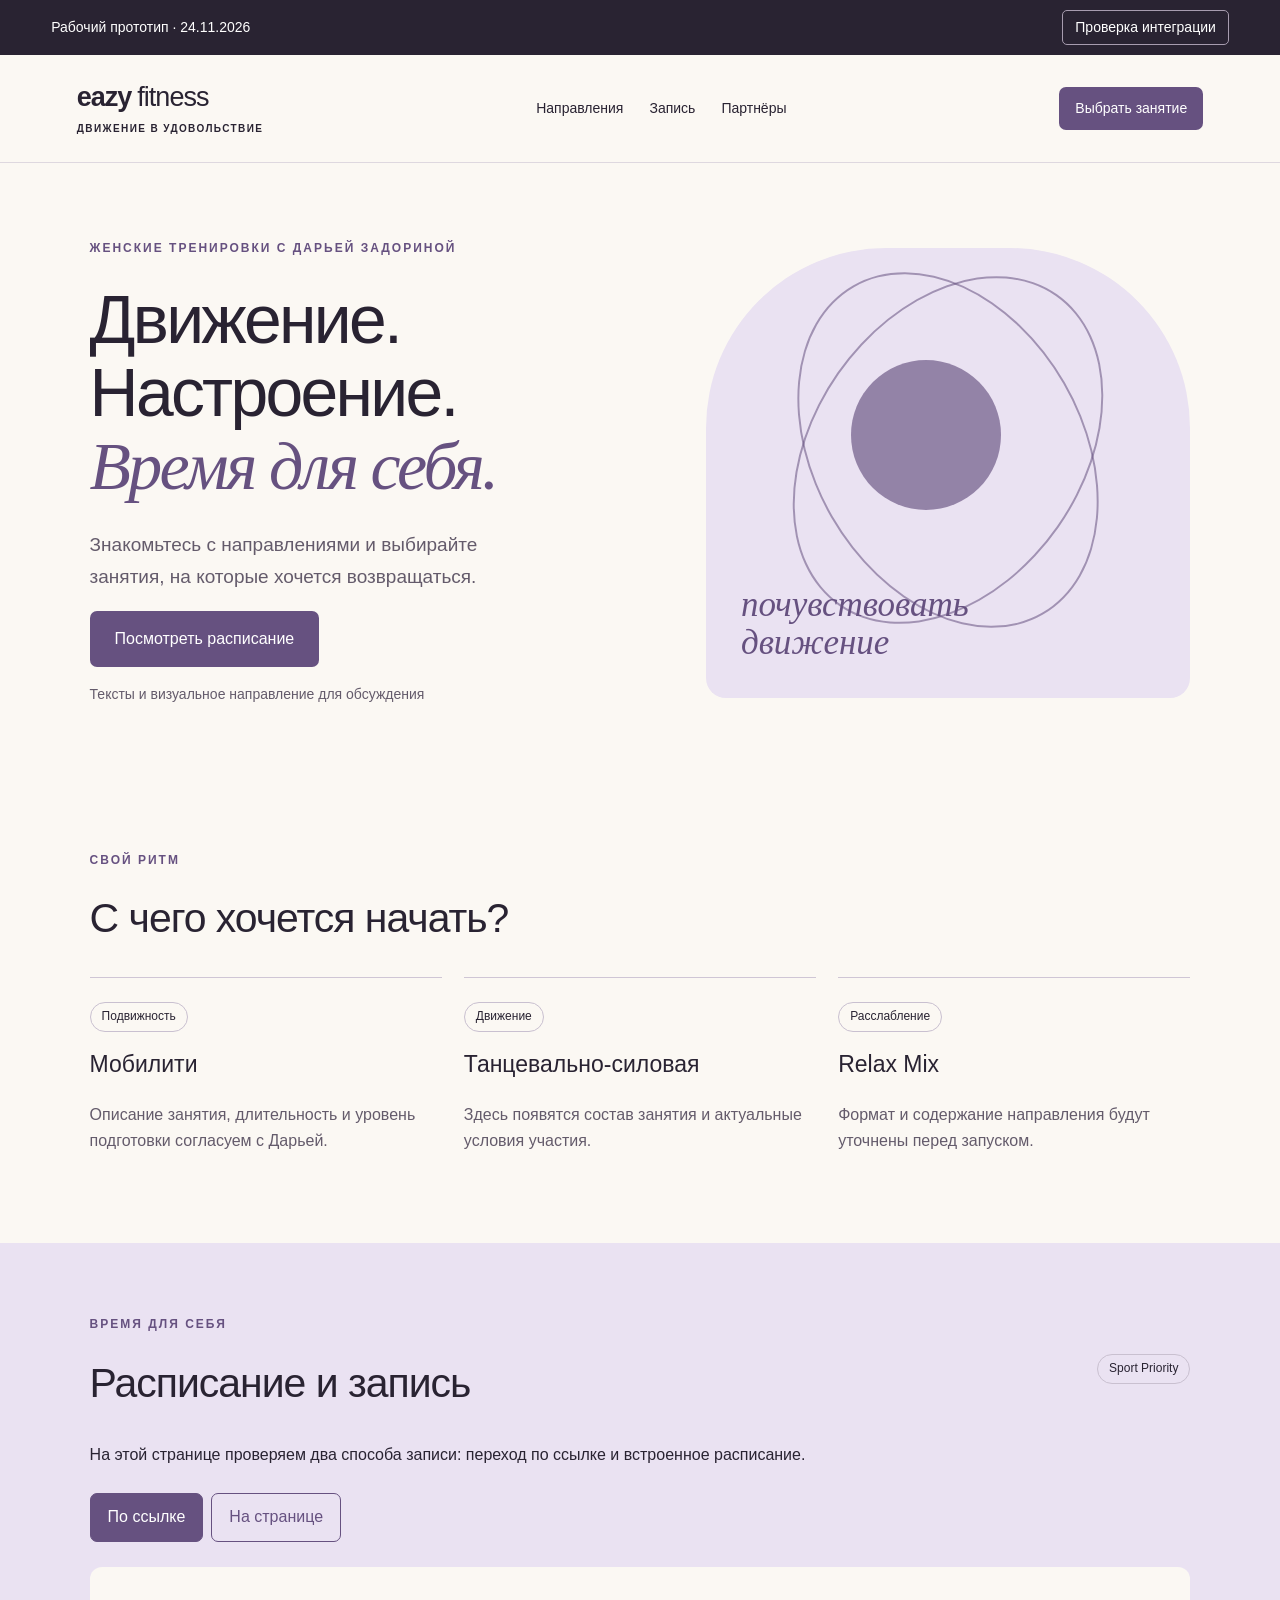
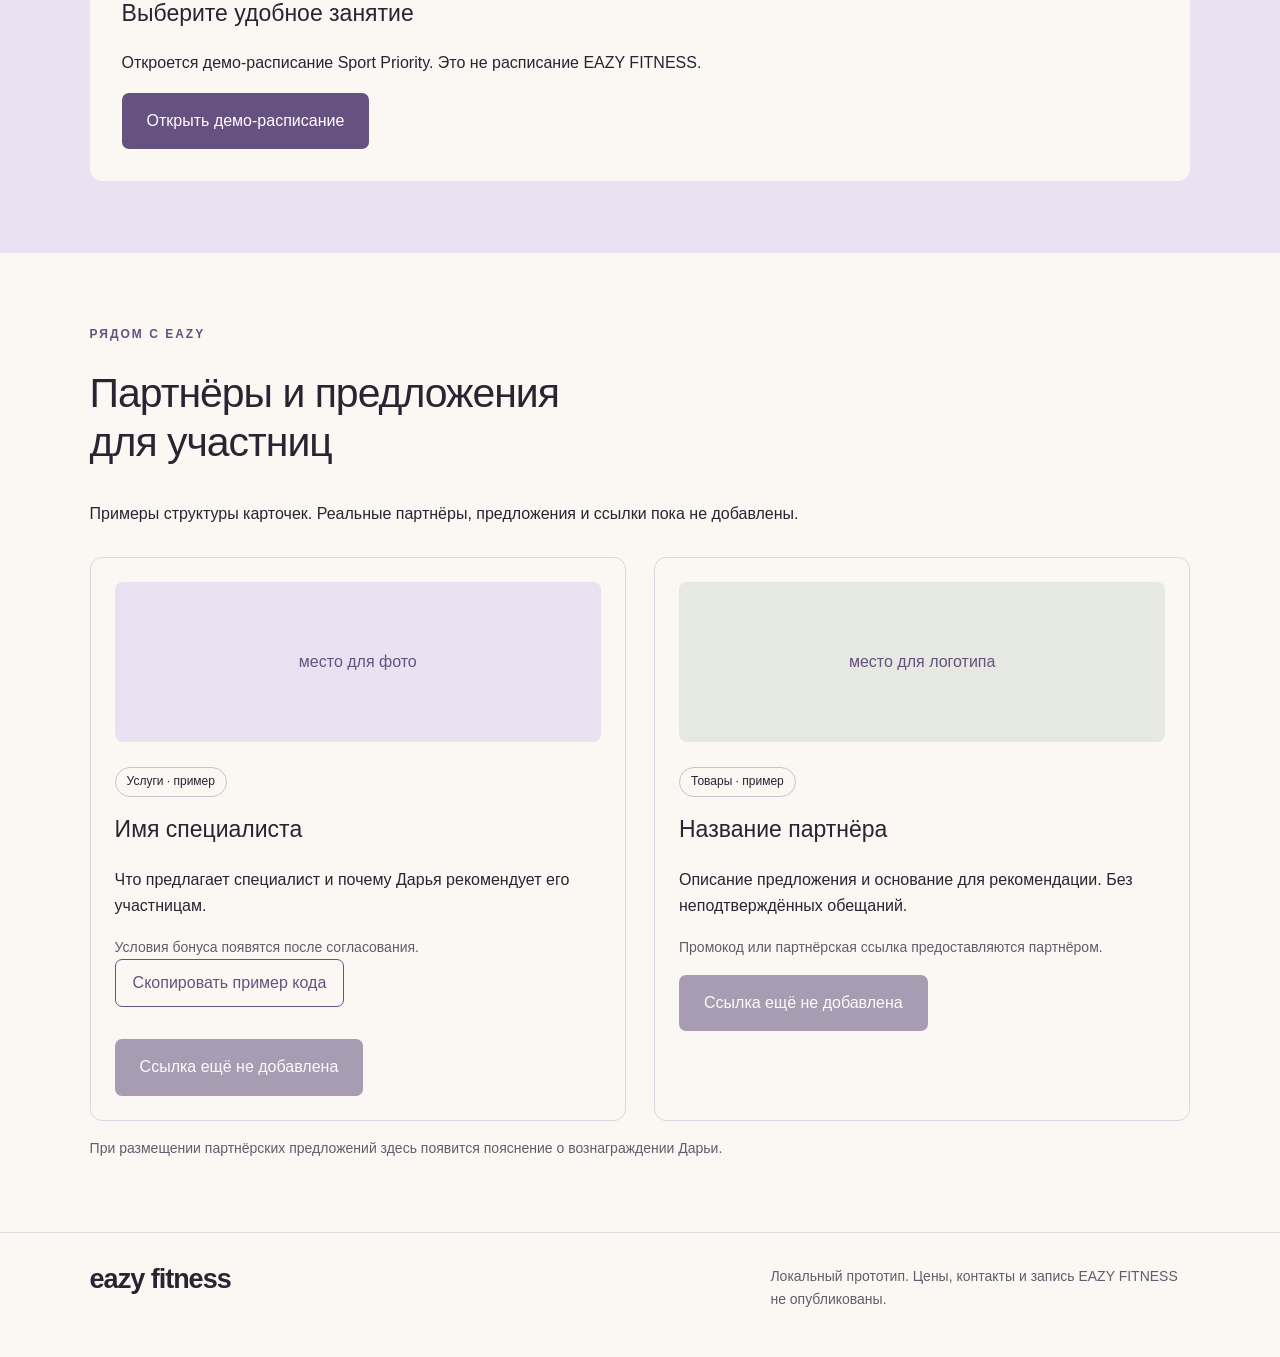
==== prototype/index.html @ 0be7b4d2 "Add EAZY FITNESS prototype and integration notes" ====
<!doctype html>
<html lang="ru"><head><meta charset="utf-8"><meta name="viewport" content="width=device-width,initial-scale=1"><title>EAZY FITNESS · прототип</title><link rel="stylesheet" href="styles.css"></head>
<body><div class="workbar"><span>Рабочий прототип · 24.11.2026</span><button id="tools-toggle" aria-expanded="false" aria-controls="tools">Проверка интеграции</button></div>
<aside id="tools" hidden><h2>Проверка интеграции</h2><p>Официального кода виджета пока нет. Запись не подключена. Ссылки ведут в демо-клуб Sport Priority.</p><label>Ширина макета <select id="width"><option value="100%">Вся ширина</option><option value="360px">360 px</option><option value="390px">390 px</option><option value="768px">768 px</option><option value="1200px">1200 px</option></select></label><label>Палитра <select id="palette"><option value="lavender">Лаванда</option><option value="green">Зелёный</option></select></label><p>Это изменение ширины макета. Для проверки реального телефона используйте режим устройства в браузере.</p><p id="analytics-status"></p><button id="clear-events">Очистить локальные события</button><pre id="events" aria-live="polite"></pre></aside>
<div id="page"><header><a class="brand" href="#home">eazy<span>fitness</span><small>ДВИЖЕНИЕ В УДОВОЛЬСТВИЕ</small></a><nav aria-label="Основная навигация"><a href="#directions">Направления</a><a href="#schedule">Запись</a><a href="#partners">Партнёры</a></nav><a class="button small" href="#schedule">Выбрать занятие</a></header>
<main><section class="hero" id="home"><div><p class="eyebrow">ЖЕНСКИЕ ТРЕНИРОВКИ С ДАРЬЕЙ ЗАДОРИНОЙ</p><h1>Движение.<br>Настроение.<br><em>Время для себя.</em></h1><p class="lead">Знакомьтесь с направлениями и выбирайте занятия, на которые хочется возвращаться.</p><a class="button" href="#schedule">Посмотреть расписание</a><p class="note">Тексты и визуальное направление для обсуждения</p></div><div class="art" aria-label="Абстрактная иллюстрация движения"><div class="orbit one"></div><div class="orbit two"></div><div class="orb"></div><span>почувствовать<br>движение</span></div></section>
<section id="directions"><p class="eyebrow">СВОЙ РИТМ</p><h2>С чего хочется начать?</h2><div class="direction-grid"><article><span class="chip">Подвижность</span><h3>Мобилити</h3><p>Описание занятия, длительность и уровень подготовки согласуем с Дарьей.</p></article><article><span class="chip">Движение</span><h3>Танцевально-силовая</h3><p>Здесь появятся состав занятия и актуальные условия участия.</p></article><article><span class="chip">Расслабление</span><h3>Relax Mix</h3><p>Формат и содержание направления будут уточнены перед запуском.</p></article></div></section>
<section id="schedule" class="schedule"><div class="section-top"><div><p class="eyebrow">ВРЕМЯ ДЛЯ СЕБЯ</p><h2>Расписание и запись</h2></div><span class="chip">Sport Priority</span></div><p>На этой странице проверяем два способа записи: переход по ссылке и встроенное расписание.</p><div class="tabs" role="group" aria-label="Способ просмотра расписания"><button id="link-mode" aria-pressed="true">По ссылке</button><button id="widget-mode" aria-pressed="false">На странице</button></div><div id="link-panel"><h3>Выберите удобное занятие</h3><p>Откроется демо-расписание Sport Priority. Это не расписание EAZY FITNESS.</p><a id="booking-link" class="button" target="_blank" rel="noopener noreferrer">Открыть демо-расписание</a></div><div id="widget-panel" hidden><div id="widget-placeholder"><h3>Место для виджета</h3><p>Ожидаем официальный код и рекомендации по размерам от Sport Priority.</p><p class="note">Этот блок показывает только место размещения. Реальный виджет ещё не установлен.</p></div><iframe id="widget-frame" title="Расписание Sport Priority" src="about:blank" hidden></iframe><p class="note">Если расписание не загрузилось, <a id="fallback-link" target="_blank" rel="noopener noreferrer">откройте демо по ссылке</a>.</p></div></section>
<section id="partners"><p class="eyebrow">РЯДОМ С EAZY</p><h2>Партнёры и предложения<br>для участниц</h2><p>Примеры структуры карточек. Реальные партнёры, предложения и ссылки пока не добавлены.</p><div class="partner-grid"><article class="partner"><div class="partner-image">место для фото</div><span class="chip">Услуги · пример</span><h3>Имя специалиста</h3><p>Что предлагает специалист и почему Дарья рекомендует его участницам.</p><p class="note">Условия бонуса появятся после согласования.</p><button id="copy-code" class="secondary" data-code="DEMO-CODE">Скопировать пример кода</button><p id="copy-status" role="status"></p><button class="button" disabled>Ссылка ещё не добавлена</button></article><article class="partner"><div class="partner-image alt">место для логотипа</div><span class="chip">Товары · пример</span><h3>Название партнёра</h3><p>Описание предложения и основание для рекомендации. Без неподтверждённых обещаний.</p><p class="note">Промокод или партнёрская ссылка предоставляются партнёром.</p><button class="button" disabled>Ссылка ещё не добавлена</button></article></div><p class="note">При размещении партнёрских предложений здесь появится пояснение о вознаграждении Дарьи.</p></section></main><footer><span class="brand">eazy fitness</span><p>Локальный прототип. Цены, контакты и запись EAZY FITNESS не опубликованы.</p></footer></div><script src="config.js"></script><script src="app.js"></script></body></html>
---- prototype/styles.css ----
*{box-sizing:border-box}html{scroll-behavior:smooth;scroll-padding-top:24px}body{margin:0;background:#efedf2;color:#292332;font:16px/1.65 "Segoe UI",Arial,sans-serif;--accent:#665180;--soft:#eae2f2;--paper:#fbf8f3;--muted:#645b6b}body.green{--accent:#37634d;--soft:#e1ecdf;--paper:#fbfaf4}a{color:inherit}button,select{font:inherit}button,a{-webkit-tap-highlight-color:transparent}button{cursor:pointer}button:disabled{cursor:default;opacity:.55}button:focus-visible,a:focus-visible,select:focus-visible{outline:3px solid #c27828;outline-offset:4px}[hidden]{display:none!important}.workbar{background:#292332;color:white;padding:10px 4%;display:flex;justify-content:space-between;gap:12px;align-items:center;font-size:14px}.workbar button{background:transparent;border:1px solid #a79caf;color:white;border-radius:5px;padding:5px 12px}#tools{padding:24px 5%;background:#e7e2ea;border-bottom:1px solid #b6aebe}#tools label{display:inline-block;margin:0 24px 12px 0}#tools select{margin-left:10px;padding:5px}#tools pre{white-space:pre-wrap;overflow-wrap:anywhere;font-size:14px}#page{width:100%;max-width:1440px;margin:auto;background:var(--paper);overflow-wrap:break-word}header{padding:28px 6%;display:flex;align-items:center;justify-content:space-between;gap:24px;border-bottom:1px solid #ded8df}.brand{text-decoration:none;font-size:27px;font-weight:600;line-height:1.1;letter-spacing:-1px}.brand span{font-weight:300;margin-left:6px}.brand small{display:block;letter-spacing:1.4px;font-size:10px;margin-top:10px}nav{display:flex;gap:26px;font-size:14px}nav a{text-decoration:none}section{padding:72px 7%}h1,h2,h3,p{margin-top:0}h1{font-size:clamp(44px,5.3vw,76px);line-height:1.08;letter-spacing:-2.7px;font-weight:450;margin-bottom:26px}h1 em{font-family:Georgia,serif;font-weight:400;color:var(--accent)}h2{font-size:clamp(29px,3.2vw,42px);line-height:1.2;letter-spacing:-1px;font-weight:450}h3{font-size:23px;line-height:1.25;font-weight:500}.eyebrow{font-size:12px;letter-spacing:2px;color:var(--accent);font-weight:600;margin-bottom:24px}.hero{display:grid;grid-template-columns:1.2fr 1fr;gap:35px;align-items:center;padding-top:76px}.lead{max-width:430px;color:var(--muted);font-size:19px}.button{display:inline-block;background:var(--accent);color:white;border:0;text-decoration:none;padding:15px 25px;border-radius:7px;font-size:16px;font-weight:500}.small{padding:10px 16px;font-size:14px}.note{font-size:14px;color:var(--muted);margin:16px 0 0}.art{position:relative;min-height:450px;background:var(--soft);border-radius:180px 180px 20px 20px;overflow:hidden}.orbit{position:absolute;width:270px;height:380px;border:2px solid var(--accent);border-radius:50%;left:50%;top:45%;opacity:.55}.one{transform:translate(-50%,-50%) rotate(35deg)}.two{transform:translate(-50%,-50%) rotate(-30deg)}.orb{position:absolute;width:150px;height:150px;border-radius:50%;background:var(--accent);top:25%;left:30%;opacity:.65}.art span{position:absolute;bottom:35px;left:35px;font:italic 35px/1.1 Georgia;color:var(--accent)}.direction-grid{display:grid;grid-template-columns:repeat(3,1fr);gap:22px}.direction-grid article{border-top:1px solid #cfc6d5;padding-top:24px}.chip{display:inline-block;font-size:12px;border:1px solid #c9c0d0;padding:4px 11px;border-radius:20px;margin-bottom:18px}.direction-grid p{color:var(--muted)}.schedule{background:var(--soft)}.section-top{display:flex;align-items:center;justify-content:space-between;gap:20px}.tabs{display:flex;gap:8px;margin:25px 0}.tabs button,.secondary{background:transparent;border:1px solid var(--accent);color:var(--accent);border-radius:7px;padding:10px 17px}.tabs button[aria-pressed=true]{background:var(--accent);color:white}#link-panel,#widget-panel{background:var(--paper);border-radius:12px;padding:32px}#widget-placeholder{padding:60px 20px;text-align:center;border:1px dashed var(--accent);border-radius:8px}iframe{display:block;width:100%;height:720px;border:0}.partner-grid{display:grid;grid-template-columns:1fr 1fr;gap:28px;margin-top:30px}.partner{border:1px solid #ddd5e2;border-radius:12px;padding:24px}.partner-image{height:160px;display:grid;place-items:center;background:var(--soft);color:var(--accent);border-radius:8px;margin-bottom:25px}.partner-image.alt{background:#e6e9e1}.partner .button{margin-top:16px}footer{border-top:1px solid #ded8df;padding:32px 7%;display:flex;justify-content:space-between;gap:30px}footer p{font-size:14px;max-width:420px;color:var(--muted)}@media(max-width:760px){header{padding:22px 6%;flex-wrap:wrap}header>.button{display:none}nav{width:100%;gap:24px}.hero{grid-template-columns:1fr}.art{min-height:310px;max-width:460px}section{padding:46px 7%}.direction-grid,.partner-grid{grid-template-columns:1fr}.workbar{align-items:flex-start;flex-direction:column}h1{font-size:48px}.section-top{align-items:flex-start}#link-panel,#widget-panel{padding:20px}.tabs button{padding:10px 12px}footer{flex-direction:column}iframe{height:760px}}
@media(prefers-reduced-motion:reduce){html{scroll-behavior:auto}}
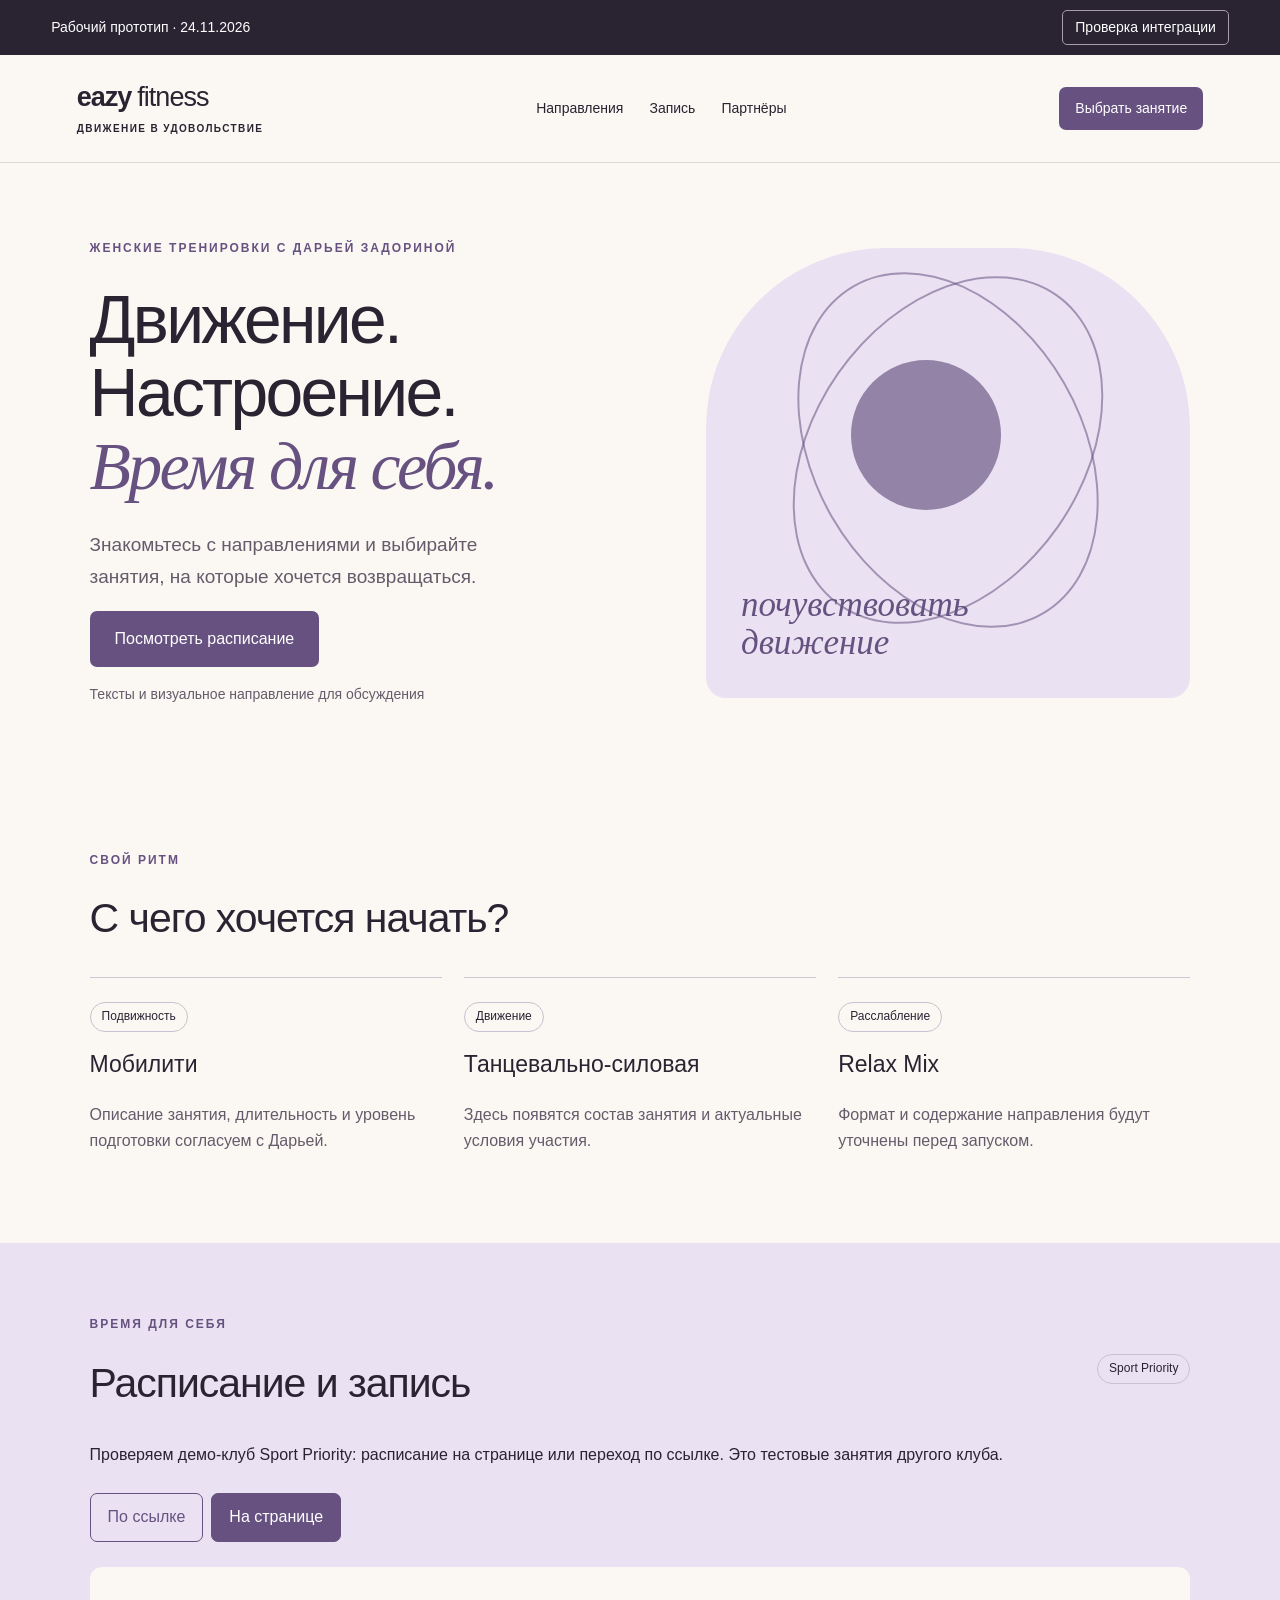
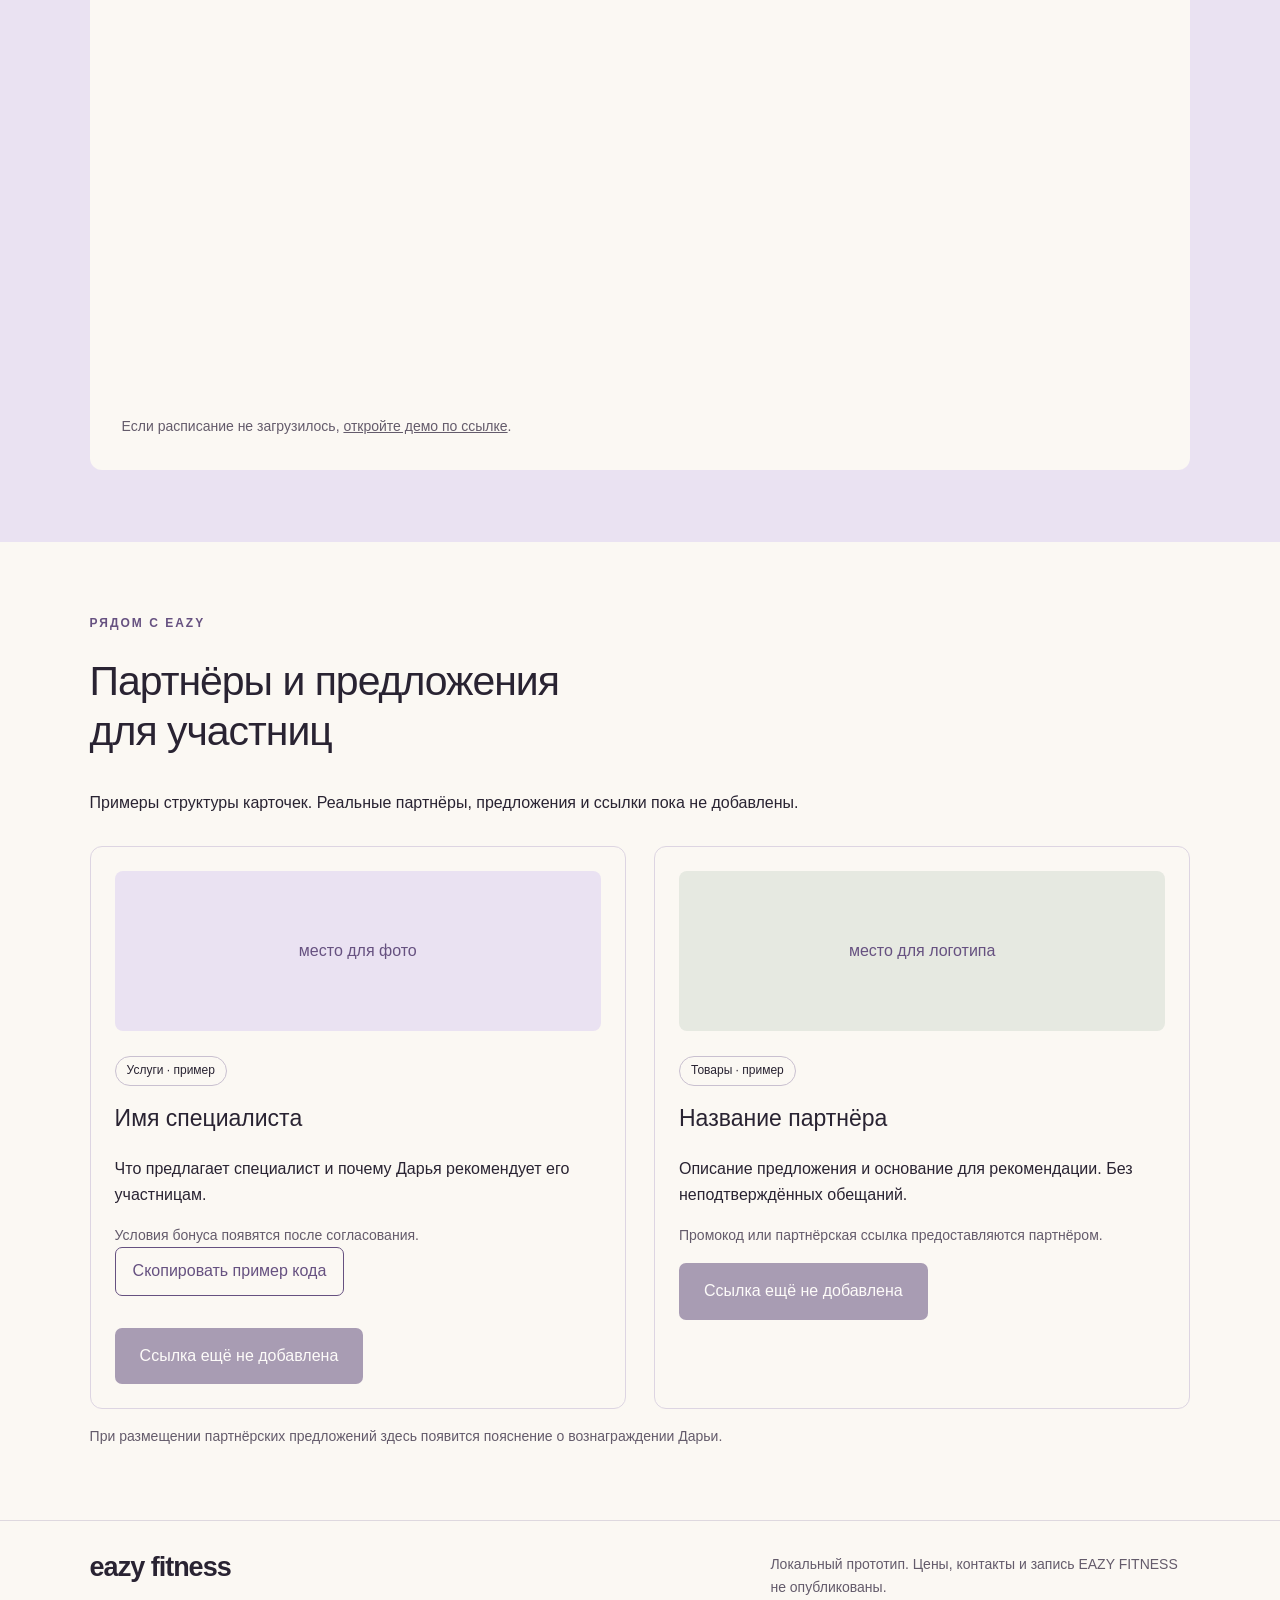
==== commit 292c2958: "Подключить демо-виджет расписания Sport Priority" ====
--- a/prototype/index.html
+++ b/prototype/index.html
@@ -1,9 +1,9 @@
 <!doctype html>
 <html lang="ru"><head><meta charset="utf-8"><meta name="viewport" content="width=device-width,initial-scale=1"><title>EAZY FITNESS · прототип</title><link rel="stylesheet" href="styles.css"></head>
 <body><div class="workbar"><span>Рабочий прототип · 24.11.2026</span><button id="tools-toggle" aria-expanded="false" aria-controls="tools">Проверка интеграции</button></div>
-<aside id="tools" hidden><h2>Проверка интеграции</h2><p>Официального кода виджета пока нет. Запись не подключена. Ссылки ведут в демо-клуб Sport Priority.</p><label>Ширина макета <select id="width"><option value="100%">Вся ширина</option><option value="360px">360 px</option><option value="390px">390 px</option><option value="768px">768 px</option><option value="1200px">1200 px</option></select></label><label>Палитра <select id="palette"><option value="lavender">Лаванда</option><option value="green">Зелёный</option></select></label><p>Это изменение ширины макета. Для проверки реального телефона используйте режим устройства в браузере.</p><p id="analytics-status"></p><button id="clear-events">Очистить локальные события</button><pre id="events" aria-live="polite"></pre></aside>
+<aside id="tools" hidden><h2>Проверка интеграции</h2><p>Подключён официальный виджет демо-клуба Sport Priority. Это не расписание EAZY FITNESS. Не создавайте реальные записи и оплаты.</p><label>Ширина макета <select id="width"><option value="100%">Вся ширина</option><option value="360px">360 px</option><option value="390px">390 px</option><option value="768px">768 px</option><option value="1200px">1200 px</option></select></label><label>Палитра <select id="palette"><option value="lavender">Лаванда</option><option value="green">Зелёный</option></select></label><p>Это изменение ширины макета. Для проверки реального телефона используйте режим устройства в браузере.</p><p id="analytics-status"></p><button id="clear-events">Очистить локальные события</button><pre id="events" aria-live="polite"></pre></aside>
 <div id="page"><header><a class="brand" href="#home">eazy<span>fitness</span><small>ДВИЖЕНИЕ В УДОВОЛЬСТВИЕ</small></a><nav aria-label="Основная навигация"><a href="#directions">Направления</a><a href="#schedule">Запись</a><a href="#partners">Партнёры</a></nav><a class="button small" href="#schedule">Выбрать занятие</a></header>
 <main><section class="hero" id="home"><div><p class="eyebrow">ЖЕНСКИЕ ТРЕНИРОВКИ С ДАРЬЕЙ ЗАДОРИНОЙ</p><h1>Движение.<br>Настроение.<br><em>Время для себя.</em></h1><p class="lead">Знакомьтесь с направлениями и выбирайте занятия, на которые хочется возвращаться.</p><a class="button" href="#schedule">Посмотреть расписание</a><p class="note">Тексты и визуальное направление для обсуждения</p></div><div class="art" aria-label="Абстрактная иллюстрация движения"><div class="orbit one"></div><div class="orbit two"></div><div class="orb"></div><span>почувствовать<br>движение</span></div></section>
 <section id="directions"><p class="eyebrow">СВОЙ РИТМ</p><h2>С чего хочется начать?</h2><div class="direction-grid"><article><span class="chip">Подвижность</span><h3>Мобилити</h3><p>Описание занятия, длительность и уровень подготовки согласуем с Дарьей.</p></article><article><span class="chip">Движение</span><h3>Танцевально-силовая</h3><p>Здесь появятся состав занятия и актуальные условия участия.</p></article><article><span class="chip">Расслабление</span><h3>Relax Mix</h3><p>Формат и содержание направления будут уточнены перед запуском.</p></article></div></section>
-<section id="schedule" class="schedule"><div class="section-top"><div><p class="eyebrow">ВРЕМЯ ДЛЯ СЕБЯ</p><h2>Расписание и запись</h2></div><span class="chip">Sport Priority</span></div><p>На этой странице проверяем два способа записи: переход по ссылке и встроенное расписание.</p><div class="tabs" role="group" aria-label="Способ просмотра расписания"><button id="link-mode" aria-pressed="true">По ссылке</button><button id="widget-mode" aria-pressed="false">На странице</button></div><div id="link-panel"><h3>Выберите удобное занятие</h3><p>Откроется демо-расписание Sport Priority. Это не расписание EAZY FITNESS.</p><a id="booking-link" class="button" target="_blank" rel="noopener noreferrer">Открыть демо-расписание</a></div><div id="widget-panel" hidden><div id="widget-placeholder"><h3>Место для виджета</h3><p>Ожидаем официальный код и рекомендации по размерам от Sport Priority.</p><p class="note">Этот блок показывает только место размещения. Реальный виджет ещё не установлен.</p></div><iframe id="widget-frame" title="Расписание Sport Priority" src="about:blank" hidden></iframe><p class="note">Если расписание не загрузилось, <a id="fallback-link" target="_blank" rel="noopener noreferrer">откройте демо по ссылке</a>.</p></div></section>
-<section id="partners"><p class="eyebrow">РЯДОМ С EAZY</p><h2>Партнёры и предложения<br>для участниц</h2><p>Примеры структуры карточек. Реальные партнёры, предложения и ссылки пока не добавлены.</p><div class="partner-grid"><article class="partner"><div class="partner-image">место для фото</div><span class="chip">Услуги · пример</span><h3>Имя специалиста</h3><p>Что предлагает специалист и почему Дарья рекомендует его участницам.</p><p class="note">Условия бонуса появятся после согласования.</p><button id="copy-code" class="secondary" data-code="DEMO-CODE">Скопировать пример кода</button><p id="copy-status" role="status"></p><button class="button" disabled>Ссылка ещё не добавлена</button></article><article class="partner"><div class="partner-image alt">место для логотипа</div><span class="chip">Товары · пример</span><h3>Название партнёра</h3><p>Описание предложения и основание для рекомендации. Без неподтверждённых обещаний.</p><p class="note">Промокод или партнёрская ссылка предоставляются партнёром.</p><button class="button" disabled>Ссылка ещё не добавлена</button></article></div><p class="note">При размещении партнёрских предложений здесь появится пояснение о вознаграждении Дарьи.</p></section></main><footer><span class="brand">eazy fitness</span><p>Локальный прототип. Цены, контакты и запись EAZY FITNESS не опубликованы.</p></footer></div><script src="config.js"></script><script src="app.js"></script></body></html>+<section id="schedule" class="schedule"><div class="section-top"><div><p class="eyebrow">ВРЕМЯ ДЛЯ СЕБЯ</p><h2>Расписание и запись</h2></div><span class="chip">Sport Priority</span></div><p>Проверяем демо-клуб Sport Priority: расписание на странице или переход по ссылке. Это тестовые занятия другого клуба.</p><div class="tabs" role="group" aria-label="Способ просмотра расписания"><button id="link-mode" aria-pressed="true">По ссылке</button><button id="widget-mode" aria-pressed="false">На странице</button></div><div id="link-panel"><h3>Выберите удобное занятие</h3><p>Откроется демо-расписание Sport Priority. Это не расписание EAZY FITNESS.</p><a id="booking-link" class="button" target="_blank" rel="noopener noreferrer">Открыть демо-расписание</a></div><div id="widget-panel" hidden><div id="widget-placeholder"><h3>Место для виджета</h3><p>Ожидаем официальный код и рекомендации по размерам от Sport Priority.</p><p class="note">Этот блок показывает только место размещения. Реальный виджет ещё не установлен.</p></div><div id="widget-mount" hidden><div data-sportpriority-widget-id="c335c0015f1244f992b2e03455e38a95"></div></div><p class="note">Если расписание не загрузилось, <a id="fallback-link" target="_blank" rel="noopener noreferrer">откройте демо по ссылке</a>.</p></div></section>
+<section id="partners"><p class="eyebrow">РЯДОМ С EAZY</p><h2>Партнёры и предложения<br>для участниц</h2><p>Примеры структуры карточек. Реальные партнёры, предложения и ссылки пока не добавлены.</p><div class="partner-grid"><article class="partner"><div class="partner-image">место для фото</div><span class="chip">Услуги · пример</span><h3>Имя специалиста</h3><p>Что предлагает специалист и почему Дарья рекомендует его участницам.</p><p class="note">Условия бонуса появятся после согласования.</p><button id="copy-code" class="secondary" data-code="DEMO-CODE">Скопировать пример кода</button><p id="copy-status" role="status"></p><button class="button" disabled>Ссылка ещё не добавлена</button></article><article class="partner"><div class="partner-image alt">место для логотипа</div><span class="chip">Товары · пример</span><h3>Название партнёра</h3><p>Описание предложения и основание для рекомендации. Без неподтверждённых обещаний.</p><p class="note">Промокод или партнёрская ссылка предоставляются партнёром.</p><button class="button" disabled>Ссылка ещё не добавлена</button></article></div><p class="note">При размещении партнёрских предложений здесь появится пояснение о вознаграждении Дарьи.</p></section></main><footer><span class="brand">eazy fitness</span><p>Локальный прототип. Цены, контакты и запись EAZY FITNESS не опубликованы.</p></footer></div><script src="config.js"></script><script src="app.js"></script><script async defer src="https://wg.sportpriority.com/loader.js"></script></body></html>
--- a/prototype/styles.css
+++ b/prototype/styles.css
@@ -1,2 +1,3 @@
 *{box-sizing:border-box}html{scroll-behavior:smooth;scroll-padding-top:24px}body{margin:0;background:#efedf2;color:#292332;font:16px/1.65 "Segoe UI",Arial,sans-serif;--accent:#665180;--soft:#eae2f2;--paper:#fbf8f3;--muted:#645b6b}body.green{--accent:#37634d;--soft:#e1ecdf;--paper:#fbfaf4}a{color:inherit}button,select{font:inherit}button,a{-webkit-tap-highlight-color:transparent}button{cursor:pointer}button:disabled{cursor:default;opacity:.55}button:focus-visible,a:focus-visible,select:focus-visible{outline:3px solid #c27828;outline-offset:4px}[hidden]{display:none!important}.workbar{background:#292332;color:white;padding:10px 4%;display:flex;justify-content:space-between;gap:12px;align-items:center;font-size:14px}.workbar button{background:transparent;border:1px solid #a79caf;color:white;border-radius:5px;padding:5px 12px}#tools{padding:24px 5%;background:#e7e2ea;border-bottom:1px solid #b6aebe}#tools label{display:inline-block;margin:0 24px 12px 0}#tools select{margin-left:10px;padding:5px}#tools pre{white-space:pre-wrap;overflow-wrap:anywhere;font-size:14px}#page{width:100%;max-width:1440px;margin:auto;background:var(--paper);overflow-wrap:break-word}header{padding:28px 6%;display:flex;align-items:center;justify-content:space-between;gap:24px;border-bottom:1px solid #ded8df}.brand{text-decoration:none;font-size:27px;font-weight:600;line-height:1.1;letter-spacing:-1px}.brand span{font-weight:300;margin-left:6px}.brand small{display:block;letter-spacing:1.4px;font-size:10px;margin-top:10px}nav{display:flex;gap:26px;font-size:14px}nav a{text-decoration:none}section{padding:72px 7%}h1,h2,h3,p{margin-top:0}h1{font-size:clamp(44px,5.3vw,76px);line-height:1.08;letter-spacing:-2.7px;font-weight:450;margin-bottom:26px}h1 em{font-family:Georgia,serif;font-weight:400;color:var(--accent)}h2{font-size:clamp(29px,3.2vw,42px);line-height:1.2;letter-spacing:-1px;font-weight:450}h3{font-size:23px;line-height:1.25;font-weight:500}.eyebrow{font-size:12px;letter-spacing:2px;color:var(--accent);font-weight:600;margin-bottom:24px}.hero{display:grid;grid-template-columns:1.2fr 1fr;gap:35px;align-items:center;padding-top:76px}.lead{max-width:430px;color:var(--muted);font-size:19px}.button{display:inline-block;background:var(--accent);color:white;border:0;text-decoration:none;padding:15px 25px;border-radius:7px;font-size:16px;font-weight:500}.small{padding:10px 16px;font-size:14px}.note{font-size:14px;color:var(--muted);margin:16px 0 0}.art{position:relative;min-height:450px;background:var(--soft);border-radius:180px 180px 20px 20px;overflow:hidden}.orbit{position:absolute;width:270px;height:380px;border:2px solid var(--accent);border-radius:50%;left:50%;top:45%;opacity:.55}.one{transform:translate(-50%,-50%) rotate(35deg)}.two{transform:translate(-50%,-50%) rotate(-30deg)}.orb{position:absolute;width:150px;height:150px;border-radius:50%;background:var(--accent);top:25%;left:30%;opacity:.65}.art span{position:absolute;bottom:35px;left:35px;font:italic 35px/1.1 Georgia;color:var(--accent)}.direction-grid{display:grid;grid-template-columns:repeat(3,1fr);gap:22px}.direction-grid article{border-top:1px solid #cfc6d5;padding-top:24px}.chip{display:inline-block;font-size:12px;border:1px solid #c9c0d0;padding:4px 11px;border-radius:20px;margin-bottom:18px}.direction-grid p{color:var(--muted)}.schedule{background:var(--soft)}.section-top{display:flex;align-items:center;justify-content:space-between;gap:20px}.tabs{display:flex;gap:8px;margin:25px 0}.tabs button,.secondary{background:transparent;border:1px solid var(--accent);color:var(--accent);border-radius:7px;padding:10px 17px}.tabs button[aria-pressed=true]{background:var(--accent);color:white}#link-panel,#widget-panel{background:var(--paper);border-radius:12px;padding:32px}#widget-placeholder{padding:60px 20px;text-align:center;border:1px dashed var(--accent);border-radius:8px}iframe{display:block;width:100%;height:720px;border:0}.partner-grid{display:grid;grid-template-columns:1fr 1fr;gap:28px;margin-top:30px}.partner{border:1px solid #ddd5e2;border-radius:12px;padding:24px}.partner-image{height:160px;display:grid;place-items:center;background:var(--soft);color:var(--accent);border-radius:8px;margin-bottom:25px}.partner-image.alt{background:#e6e9e1}.partner .button{margin-top:16px}footer{border-top:1px solid #ded8df;padding:32px 7%;display:flex;justify-content:space-between;gap:30px}footer p{font-size:14px;max-width:420px;color:var(--muted)}@media(max-width:760px){header{padding:22px 6%;flex-wrap:wrap}header>.button{display:none}nav{width:100%;gap:24px}.hero{grid-template-columns:1fr}.art{min-height:310px;max-width:460px}section{padding:46px 7%}.direction-grid,.partner-grid{grid-template-columns:1fr}.workbar{align-items:flex-start;flex-direction:column}h1{font-size:48px}.section-top{align-items:flex-start}#link-panel,#widget-panel{padding:20px}.tabs button{padding:10px 12px}footer{flex-direction:column}iframe{height:760px}}
-@media(prefers-reduced-motion:reduce){html{scroll-behavior:auto}}+@media(prefers-reduced-motion:reduce){html{scroll-behavior:auto}}
+#widget-mount{min-height:400px;max-width:100%;overflow-x:auto}#widget-mount iframe{max-width:100%}
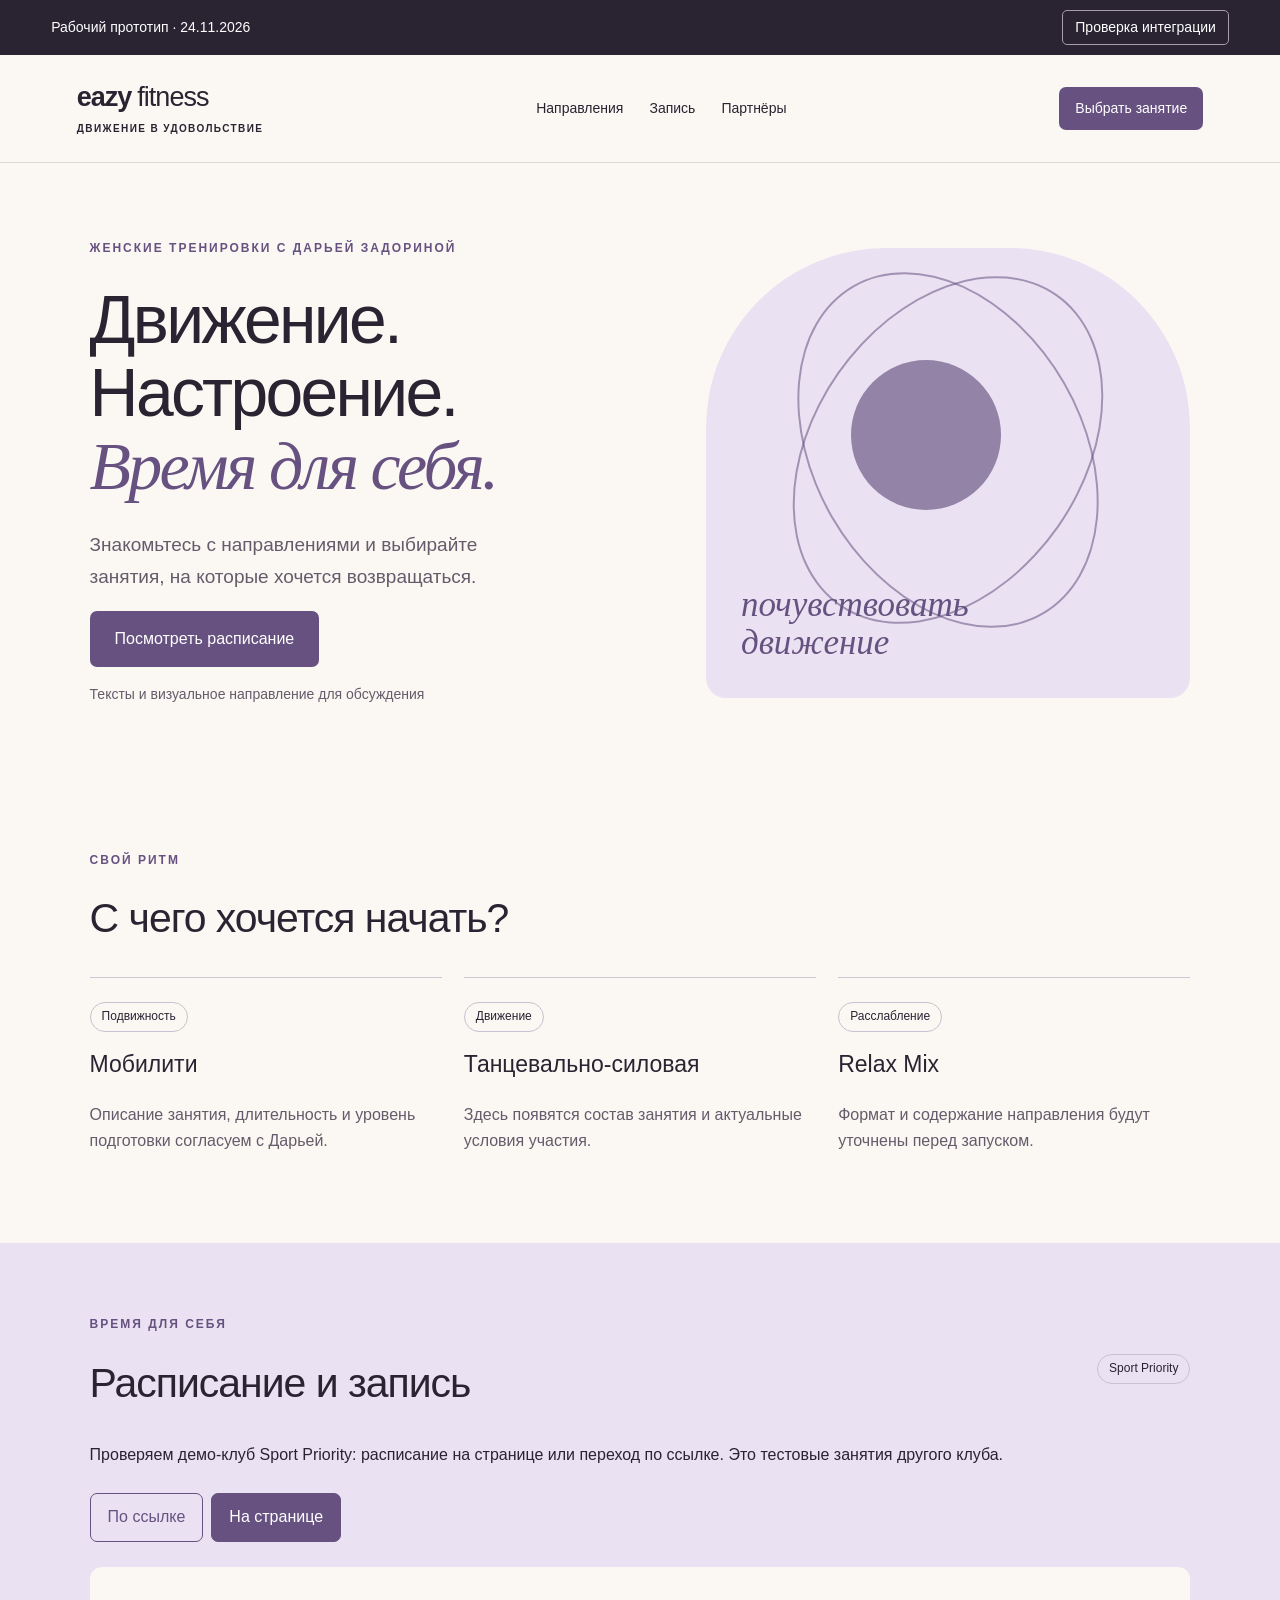
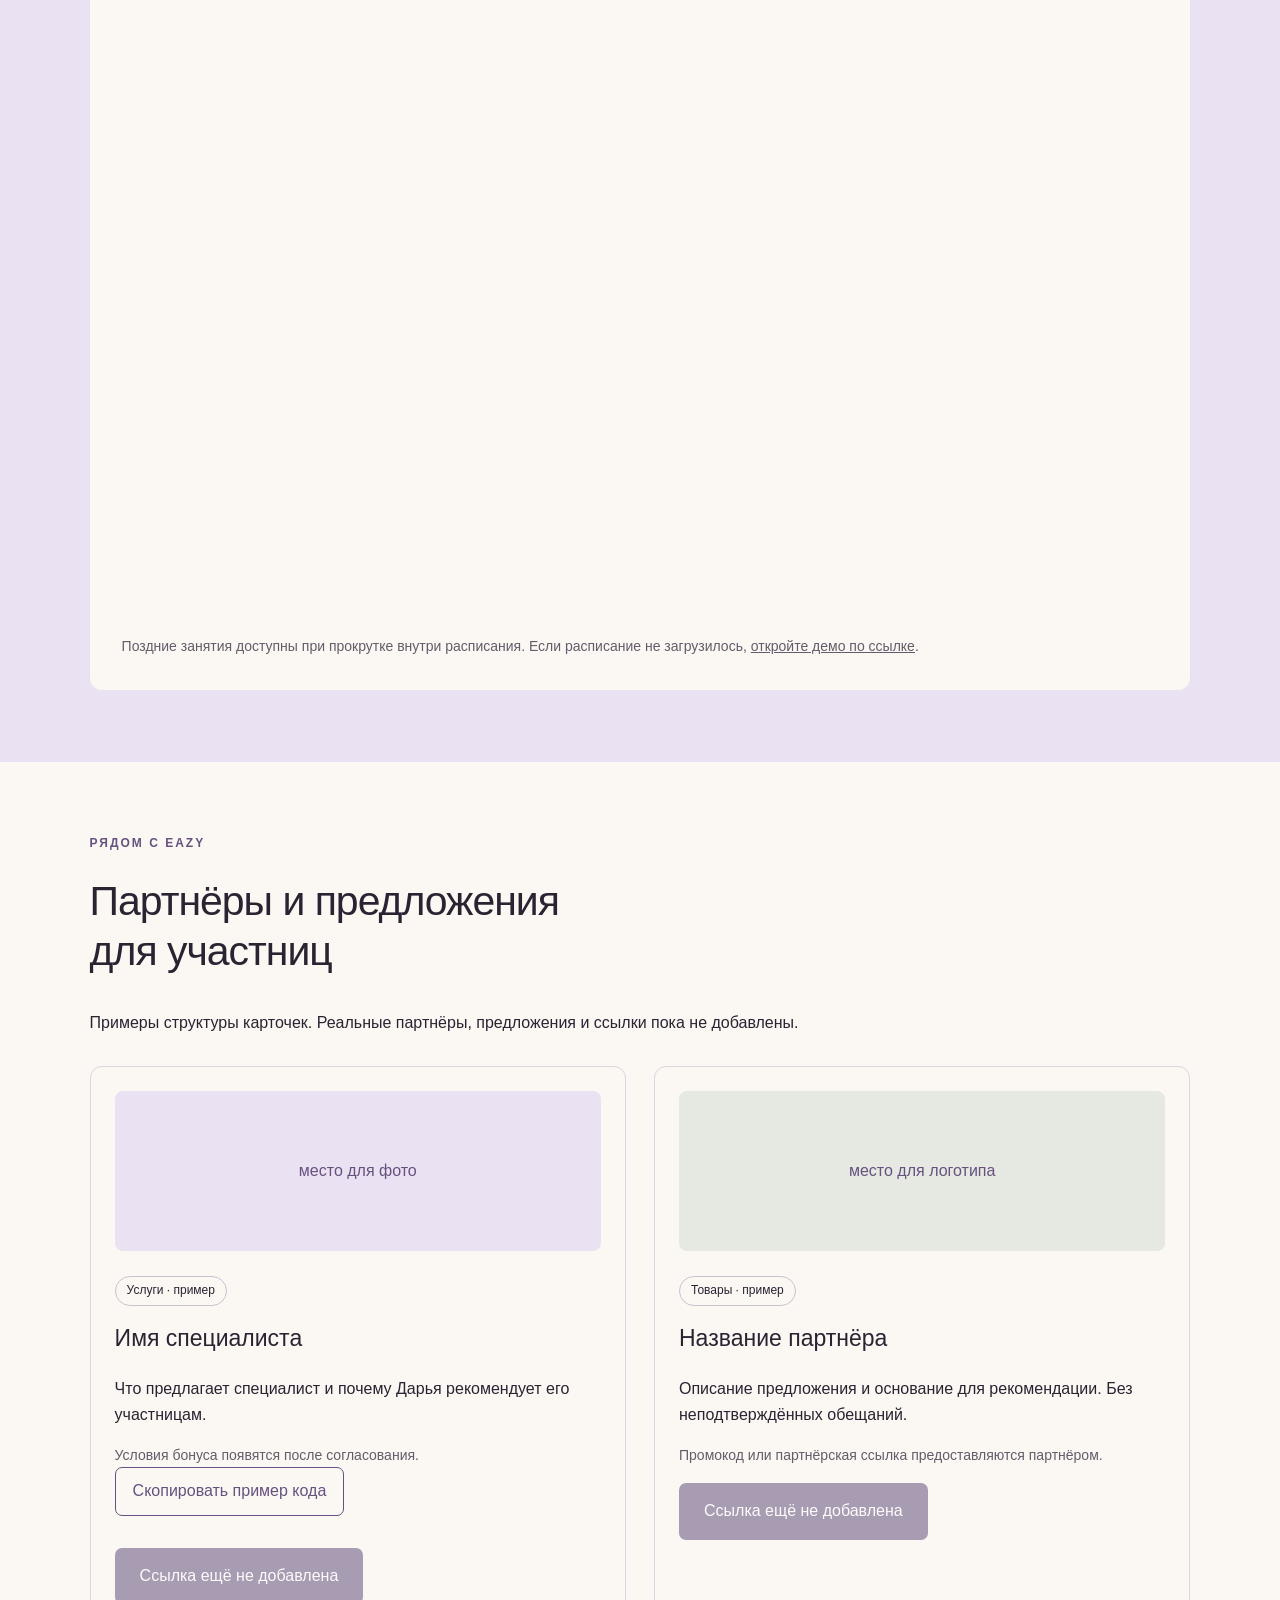
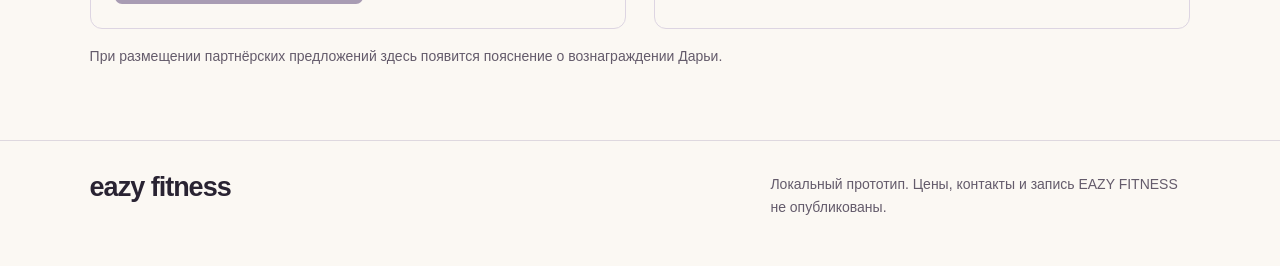
==== commit beb5acf8: "Ограничить высоту расписания и добавить внутреннюю прокрутку" ====
--- a/prototype/index.html
+++ b/prototype/index.html
@@ -1,9 +1,9 @@
 <!doctype html>
-<html lang="ru"><head><meta charset="utf-8"><meta name="viewport" content="width=device-width,initial-scale=1"><title>EAZY FITNESS · прототип</title><link rel="stylesheet" href="styles.css"></head>
+<html lang="ru"><head><meta charset="utf-8"><meta name="viewport" content="width=device-width,initial-scale=1"><title>EAZY FITNESS · прототип</title><link rel="stylesheet" href="styles.css?v=20261125-compact1"></head>
 <body><div class="workbar"><span>Рабочий прототип · 24.11.2026</span><button id="tools-toggle" aria-expanded="false" aria-controls="tools">Проверка интеграции</button></div>
 <aside id="tools" hidden><h2>Проверка интеграции</h2><p>Подключён официальный виджет демо-клуба Sport Priority. Это не расписание EAZY FITNESS. Не создавайте реальные записи и оплаты.</p><label>Ширина макета <select id="width"><option value="100%">Вся ширина</option><option value="360px">360 px</option><option value="390px">390 px</option><option value="768px">768 px</option><option value="1200px">1200 px</option></select></label><label>Палитра <select id="palette"><option value="lavender">Лаванда</option><option value="green">Зелёный</option></select></label><p>Это изменение ширины макета. Для проверки реального телефона используйте режим устройства в браузере.</p><p id="analytics-status"></p><button id="clear-events">Очистить локальные события</button><pre id="events" aria-live="polite"></pre></aside>
 <div id="page"><header><a class="brand" href="#home">eazy<span>fitness</span><small>ДВИЖЕНИЕ В УДОВОЛЬСТВИЕ</small></a><nav aria-label="Основная навигация"><a href="#directions">Направления</a><a href="#schedule">Запись</a><a href="#partners">Партнёры</a></nav><a class="button small" href="#schedule">Выбрать занятие</a></header>
 <main><section class="hero" id="home"><div><p class="eyebrow">ЖЕНСКИЕ ТРЕНИРОВКИ С ДАРЬЕЙ ЗАДОРИНОЙ</p><h1>Движение.<br>Настроение.<br><em>Время для себя.</em></h1><p class="lead">Знакомьтесь с направлениями и выбирайте занятия, на которые хочется возвращаться.</p><a class="button" href="#schedule">Посмотреть расписание</a><p class="note">Тексты и визуальное направление для обсуждения</p></div><div class="art" aria-label="Абстрактная иллюстрация движения"><div class="orbit one"></div><div class="orbit two"></div><div class="orb"></div><span>почувствовать<br>движение</span></div></section>
 <section id="directions"><p class="eyebrow">СВОЙ РИТМ</p><h2>С чего хочется начать?</h2><div class="direction-grid"><article><span class="chip">Подвижность</span><h3>Мобилити</h3><p>Описание занятия, длительность и уровень подготовки согласуем с Дарьей.</p></article><article><span class="chip">Движение</span><h3>Танцевально-силовая</h3><p>Здесь появятся состав занятия и актуальные условия участия.</p></article><article><span class="chip">Расслабление</span><h3>Relax Mix</h3><p>Формат и содержание направления будут уточнены перед запуском.</p></article></div></section>
-<section id="schedule" class="schedule"><div class="section-top"><div><p class="eyebrow">ВРЕМЯ ДЛЯ СЕБЯ</p><h2>Расписание и запись</h2></div><span class="chip">Sport Priority</span></div><p>Проверяем демо-клуб Sport Priority: расписание на странице или переход по ссылке. Это тестовые занятия другого клуба.</p><div class="tabs" role="group" aria-label="Способ просмотра расписания"><button id="link-mode" aria-pressed="true">По ссылке</button><button id="widget-mode" aria-pressed="false">На странице</button></div><div id="link-panel"><h3>Выберите удобное занятие</h3><p>Откроется демо-расписание Sport Priority. Это не расписание EAZY FITNESS.</p><a id="booking-link" class="button" target="_blank" rel="noopener noreferrer">Открыть демо-расписание</a></div><div id="widget-panel" hidden><div id="widget-placeholder"><h3>Место для виджета</h3><p>Ожидаем официальный код и рекомендации по размерам от Sport Priority.</p><p class="note">Этот блок показывает только место размещения. Реальный виджет ещё не установлен.</p></div><div id="widget-mount" hidden><div data-sportpriority-widget-id="c335c0015f1244f992b2e03455e38a95"></div></div><p class="note">Если расписание не загрузилось, <a id="fallback-link" target="_blank" rel="noopener noreferrer">откройте демо по ссылке</a>.</p></div></section>
-<section id="partners"><p class="eyebrow">РЯДОМ С EAZY</p><h2>Партнёры и предложения<br>для участниц</h2><p>Примеры структуры карточек. Реальные партнёры, предложения и ссылки пока не добавлены.</p><div class="partner-grid"><article class="partner"><div class="partner-image">место для фото</div><span class="chip">Услуги · пример</span><h3>Имя специалиста</h3><p>Что предлагает специалист и почему Дарья рекомендует его участницам.</p><p class="note">Условия бонуса появятся после согласования.</p><button id="copy-code" class="secondary" data-code="DEMO-CODE">Скопировать пример кода</button><p id="copy-status" role="status"></p><button class="button" disabled>Ссылка ещё не добавлена</button></article><article class="partner"><div class="partner-image alt">место для логотипа</div><span class="chip">Товары · пример</span><h3>Название партнёра</h3><p>Описание предложения и основание для рекомендации. Без неподтверждённых обещаний.</p><p class="note">Промокод или партнёрская ссылка предоставляются партнёром.</p><button class="button" disabled>Ссылка ещё не добавлена</button></article></div><p class="note">При размещении партнёрских предложений здесь появится пояснение о вознаграждении Дарьи.</p></section></main><footer><span class="brand">eazy fitness</span><p>Локальный прототип. Цены, контакты и запись EAZY FITNESS не опубликованы.</p></footer></div><script src="config.js"></script><script src="app.js"></script><script async defer src="https://wg.sportpriority.com/loader.js"></script></body></html>+<section id="schedule" class="schedule"><div class="section-top"><div><p class="eyebrow">ВРЕМЯ ДЛЯ СЕБЯ</p><h2>Расписание и запись</h2></div><span class="chip">Sport Priority</span></div><p>Проверяем демо-клуб Sport Priority: расписание на странице или переход по ссылке. Это тестовые занятия другого клуба.</p><div class="tabs" role="group" aria-label="Способ просмотра расписания"><button id="link-mode" aria-pressed="true">По ссылке</button><button id="widget-mode" aria-pressed="false">На странице</button></div><div id="link-panel"><h3>Выберите удобное занятие</h3><p>Откроется демо-расписание Sport Priority. Это не расписание EAZY FITNESS.</p><a id="booking-link" class="button" target="_blank" rel="noopener noreferrer">Открыть демо-расписание</a></div><div id="widget-panel" hidden><div id="widget-placeholder"><h3>Место для виджета</h3><p>Ожидаем официальный код и рекомендации по размерам от Sport Priority.</p><p class="note">Этот блок показывает только место размещения. Реальный виджет ещё не установлен.</p></div><div id="widget-mount" tabindex="0" role="region" aria-label="Расписание занятий с внутренней прокруткой" hidden><div data-sportpriority-widget-id="c335c0015f1244f992b2e03455e38a95"></div></div><p class="note">Поздние занятия доступны при прокрутке внутри расписания. Если расписание не загрузилось, <a id="fallback-link" target="_blank" rel="noopener noreferrer">откройте демо по ссылке</a>.</p></div></section>
+<section id="partners"><p class="eyebrow">РЯДОМ С EAZY</p><h2>Партнёры и предложения<br>для участниц</h2><p>Примеры структуры карточек. Реальные партнёры, предложения и ссылки пока не добавлены.</p><div class="partner-grid"><article class="partner"><div class="partner-image">место для фото</div><span class="chip">Услуги · пример</span><h3>Имя специалиста</h3><p>Что предлагает специалист и почему Дарья рекомендует его участницам.</p><p class="note">Условия бонуса появятся после согласования.</p><button id="copy-code" class="secondary" data-code="DEMO-CODE">Скопировать пример кода</button><p id="copy-status" role="status"></p><button class="button" disabled>Ссылка ещё не добавлена</button></article><article class="partner"><div class="partner-image alt">место для логотипа</div><span class="chip">Товары · пример</span><h3>Название партнёра</h3><p>Описание предложения и основание для рекомендации. Без неподтверждённых обещаний.</p><p class="note">Промокод или партнёрская ссылка предоставляются партнёром.</p><button class="button" disabled>Ссылка ещё не добавлена</button></article></div><p class="note">При размещении партнёрских предложений здесь появится пояснение о вознаграждении Дарьи.</p></section></main><footer><span class="brand">eazy fitness</span><p>Локальный прототип. Цены, контакты и запись EAZY FITNESS не опубликованы.</p></footer></div><script src="config.js?v=20261125-widget1"></script><script src="app.js?v=20261125-widget1"></script><script async defer src="https://wg.sportpriority.com/loader.js"></script></body></html>
--- a/prototype/styles.css
+++ b/prototype/styles.css
@@ -1,3 +1,3 @@
 *{box-sizing:border-box}html{scroll-behavior:smooth;scroll-padding-top:24px}body{margin:0;background:#efedf2;color:#292332;font:16px/1.65 "Segoe UI",Arial,sans-serif;--accent:#665180;--soft:#eae2f2;--paper:#fbf8f3;--muted:#645b6b}body.green{--accent:#37634d;--soft:#e1ecdf;--paper:#fbfaf4}a{color:inherit}button,select{font:inherit}button,a{-webkit-tap-highlight-color:transparent}button{cursor:pointer}button:disabled{cursor:default;opacity:.55}button:focus-visible,a:focus-visible,select:focus-visible{outline:3px solid #c27828;outline-offset:4px}[hidden]{display:none!important}.workbar{background:#292332;color:white;padding:10px 4%;display:flex;justify-content:space-between;gap:12px;align-items:center;font-size:14px}.workbar button{background:transparent;border:1px solid #a79caf;color:white;border-radius:5px;padding:5px 12px}#tools{padding:24px 5%;background:#e7e2ea;border-bottom:1px solid #b6aebe}#tools label{display:inline-block;margin:0 24px 12px 0}#tools select{margin-left:10px;padding:5px}#tools pre{white-space:pre-wrap;overflow-wrap:anywhere;font-size:14px}#page{width:100%;max-width:1440px;margin:auto;background:var(--paper);overflow-wrap:break-word}header{padding:28px 6%;display:flex;align-items:center;justify-content:space-between;gap:24px;border-bottom:1px solid #ded8df}.brand{text-decoration:none;font-size:27px;font-weight:600;line-height:1.1;letter-spacing:-1px}.brand span{font-weight:300;margin-left:6px}.brand small{display:block;letter-spacing:1.4px;font-size:10px;margin-top:10px}nav{display:flex;gap:26px;font-size:14px}nav a{text-decoration:none}section{padding:72px 7%}h1,h2,h3,p{margin-top:0}h1{font-size:clamp(44px,5.3vw,76px);line-height:1.08;letter-spacing:-2.7px;font-weight:450;margin-bottom:26px}h1 em{font-family:Georgia,serif;font-weight:400;color:var(--accent)}h2{font-size:clamp(29px,3.2vw,42px);line-height:1.2;letter-spacing:-1px;font-weight:450}h3{font-size:23px;line-height:1.25;font-weight:500}.eyebrow{font-size:12px;letter-spacing:2px;color:var(--accent);font-weight:600;margin-bottom:24px}.hero{display:grid;grid-template-columns:1.2fr 1fr;gap:35px;align-items:center;padding-top:76px}.lead{max-width:430px;color:var(--muted);font-size:19px}.button{display:inline-block;background:var(--accent);color:white;border:0;text-decoration:none;padding:15px 25px;border-radius:7px;font-size:16px;font-weight:500}.small{padding:10px 16px;font-size:14px}.note{font-size:14px;color:var(--muted);margin:16px 0 0}.art{position:relative;min-height:450px;background:var(--soft);border-radius:180px 180px 20px 20px;overflow:hidden}.orbit{position:absolute;width:270px;height:380px;border:2px solid var(--accent);border-radius:50%;left:50%;top:45%;opacity:.55}.one{transform:translate(-50%,-50%) rotate(35deg)}.two{transform:translate(-50%,-50%) rotate(-30deg)}.orb{position:absolute;width:150px;height:150px;border-radius:50%;background:var(--accent);top:25%;left:30%;opacity:.65}.art span{position:absolute;bottom:35px;left:35px;font:italic 35px/1.1 Georgia;color:var(--accent)}.direction-grid{display:grid;grid-template-columns:repeat(3,1fr);gap:22px}.direction-grid article{border-top:1px solid #cfc6d5;padding-top:24px}.chip{display:inline-block;font-size:12px;border:1px solid #c9c0d0;padding:4px 11px;border-radius:20px;margin-bottom:18px}.direction-grid p{color:var(--muted)}.schedule{background:var(--soft)}.section-top{display:flex;align-items:center;justify-content:space-between;gap:20px}.tabs{display:flex;gap:8px;margin:25px 0}.tabs button,.secondary{background:transparent;border:1px solid var(--accent);color:var(--accent);border-radius:7px;padding:10px 17px}.tabs button[aria-pressed=true]{background:var(--accent);color:white}#link-panel,#widget-panel{background:var(--paper);border-radius:12px;padding:32px}#widget-placeholder{padding:60px 20px;text-align:center;border:1px dashed var(--accent);border-radius:8px}iframe{display:block;width:100%;height:720px;border:0}.partner-grid{display:grid;grid-template-columns:1fr 1fr;gap:28px;margin-top:30px}.partner{border:1px solid #ddd5e2;border-radius:12px;padding:24px}.partner-image{height:160px;display:grid;place-items:center;background:var(--soft);color:var(--accent);border-radius:8px;margin-bottom:25px}.partner-image.alt{background:#e6e9e1}.partner .button{margin-top:16px}footer{border-top:1px solid #ded8df;padding:32px 7%;display:flex;justify-content:space-between;gap:30px}footer p{font-size:14px;max-width:420px;color:var(--muted)}@media(max-width:760px){header{padding:22px 6%;flex-wrap:wrap}header>.button{display:none}nav{width:100%;gap:24px}.hero{grid-template-columns:1fr}.art{min-height:310px;max-width:460px}section{padding:46px 7%}.direction-grid,.partner-grid{grid-template-columns:1fr}.workbar{align-items:flex-start;flex-direction:column}h1{font-size:48px}.section-top{align-items:flex-start}#link-panel,#widget-panel{padding:20px}.tabs button{padding:10px 12px}footer{flex-direction:column}iframe{height:760px}}
 @media(prefers-reduced-motion:reduce){html{scroll-behavior:auto}}
-#widget-mount{min-height:400px;max-width:100%;overflow-x:auto}#widget-mount iframe{max-width:100%}
+#widget-mount{height:clamp(340px,72svh,620px);min-height:0;max-width:100%;overflow:auto;overscroll-behavior-y:contain;scrollbar-gutter:stable;border-radius:6px}#widget-mount:focus-visible{outline:3px solid #c27828;outline-offset:4px}#widget-mount iframe{max-width:100%}
